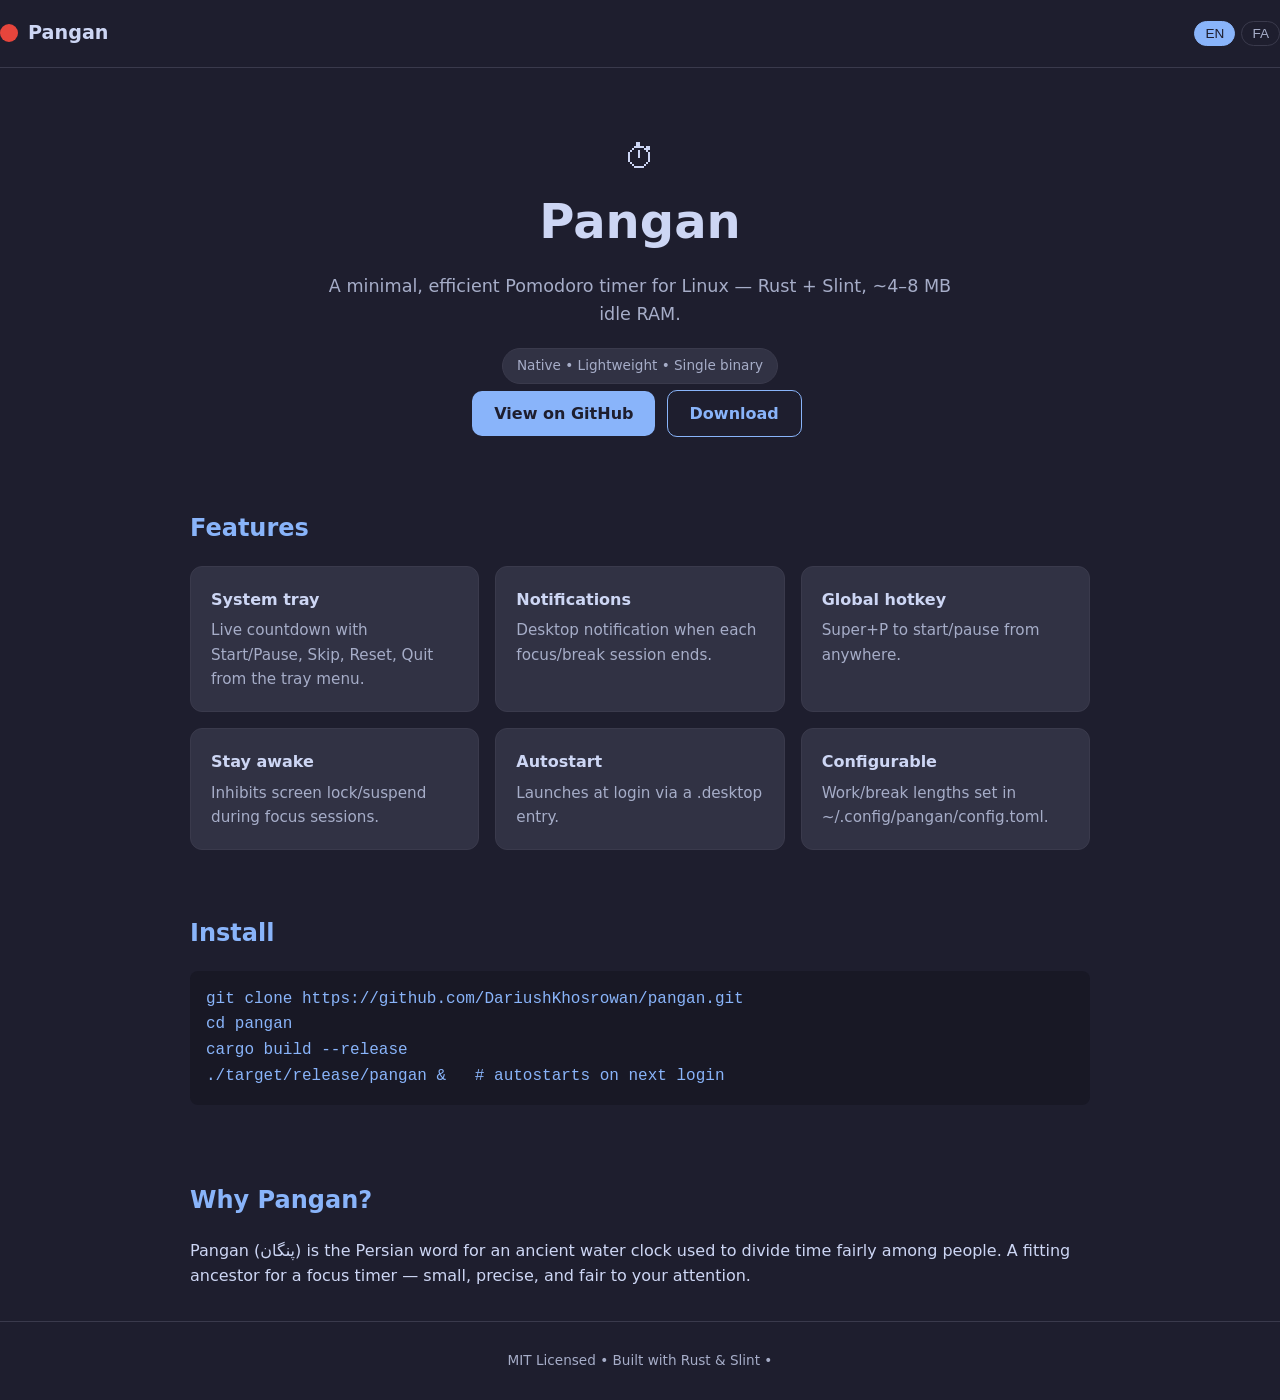
==== docs/site/index.html @ 694f0ce4 "Move root clutter into docs/, and point the site at the real repo The repository root had four files" ====
<!DOCTYPE html>
<html lang="en" data-lang="en">
<head>
<meta charset="UTF-8" />
<meta name="viewport" content="width=device-width, initial-scale=1.0" />
<title>Pangan — a minimal Pomodoro timer</title>
<meta name="description" content="Pangan is a minimal, efficient Pomodoro timer for Linux, Windows, and macOS, built with Rust and Slint." />
<style>
  :root {
    --bg: #1e1e2e;
    --surface: #313244;
    --text: #cdd6f4;
    --muted: #a6adc8;
    --accent: #89b4fa;
    --red: #e6453c;
  }
  * { box-sizing: border-box; margin: 0; padding: 0; }
  body {
    font-family: system-ui, -apple-system, "Segoe UI", Roboto, sans-serif;
    background: var(--bg); color: var(--text); line-height: 1.6;
    display: flex; flex-direction: column; min-height: 100vh;
  }
  .container { width: min(900px, 92vw); margin: 0 auto; }
  header {
    display: flex; align-items: center; justify-content: space-between;
    padding: 18px 0; border-bottom: 1px solid #3a3a4c;
  }
  .brand { display: flex; align-items: center; gap: 10px; font-weight: 700; font-size: 1.2rem; }
  .dot { width: 18px; height: 18px; border-radius: 50%; background: var(--red); display: inline-block; }
  .langs { display: flex; gap: 6px; }
  .langs button {
    background: transparent; color: var(--muted); border: 1px solid #3a3a4c;
    padding: 4px 10px; border-radius: 999px; cursor: pointer; font-size: 0.85rem;
  }
  .langs button.active { background: var(--accent); color: #1e1e2e; border-color: var(--accent); }
  .hero { text-align: center; padding: 64px 0 40px; }
  .hero h1 { font-size: 3rem; margin-bottom: 12px; }
  .hero .water { font-size: 2rem; }
  .hero p.sub { color: var(--muted); max-width: 640px; margin: 0 auto 20px; font-size: 1.1rem; }
  .badge {
    display: inline-block; background: var(--surface); border: 1px solid #3a3a4c;
    padding: 6px 14px; border-radius: 999px; font-size: 0.85rem; color: var(--muted);
  }
  section { padding: 32px 0; }
  section h2 { font-size: 1.5rem; margin-bottom: 18px; color: var(--accent); }
  .grid { display: grid; grid-template-columns: repeat(auto-fit, minmax(240px, 1fr)); gap: 16px; }
  .card {
    background: var(--surface); border: 1px solid #3a3a4c; border-radius: 12px;
    padding: 20px; font-size: 0.95rem;
  }
  .card h3 { margin-bottom: 6px; color: var(--text); font-size: 1rem; }
  .card p { color: var(--muted); }
  code, pre {
    font-family: ui-monospace, "Cascadia Code", Menlo, monospace;
    background: #181825; border-radius: 8px; color: var(--accent);
  }
  code { padding: 2px 6px; }
  pre { padding: 16px; overflow-x: auto; margin: 12px 0; }
  pre code { padding: 0; background: transparent; }
  .btn {
    display: inline-block; background: var(--accent); color: #1e1e2e;
    padding: 10px 22px; border-radius: 10px; text-decoration: none; font-weight: 600;
    margin: 6px 6px 0 0;
  }
  .btn.ghost { background: transparent; border: 1px solid var(--accent); color: var(--accent); }
  footer {
    margin-top: auto; padding: 28px 0; border-top: 1px solid #3a3a4c;
    color: var(--muted); font-size: 0.85rem; text-align: center;
  }
</style>
</head>
<body>

<header>
  <div class="container" style="display:flex;align-items:center;justify-content:space-between;width:100%">
    <div class="brand"><span class="dot"></span> Pangan</div>
    <div class="langs">
      <button class="active" onclick="setLang('en')">EN</button>
      <button onclick="setLang('fa')">FA</button>
    </div>
  </div>
</header>

<main class="container">
  <div class="hero">
    <div class="water" data-i18n="water">&#128336;</div>
    <h1>Pangan</h1>
    <p class="sub" data-i18n="tagline">A minimal, efficient Pomodoro timer for Linux, Windows &amp; macOS — Rust + Slint, ~4–8 MB idle RAM.</p>
    <span class="badge" data-i18n="native">Native • Lightweight • Single binary</span><br />
    <a class="btn" href="https://github.com/DariushKhosrowan/pangan" data-i18n="cta">View on GitHub</a>
    <a class="btn ghost" href="https://github.com/DariushKhosrowan/pangan/releases" data-i18n="cta2">Download</a>
  </div>

  <section>
    <h2 data-i18n="feat_title">Features</h2>
    <div class="grid">
      <div class="card"><h3 data-i18n="f1">System tray</h3><p data-i18n="f1d">Live countdown with Start/Pause, Skip, Reset, Quit from the tray menu.</p></div>
      <div class="card"><h3 data-i18n="f2">Notifications</h3><p data-i18n="f2d">Desktop notification when each focus/break session ends.</p></div>
      <div class="card"><h3 data-i18n="f3">Global hotkey</h3><p data-i18n="f3d">Super+P to start/pause from anywhere.</p></div>
      <div class="card"><h3 data-i18n="f4">Stay awake</h3><p data-i18n="f4d">Inhibits screen lock/suspend during focus sessions.</p></div>
      <div class="card"><h3 data-i18n="f5">Autostart</h3><p data-i18n="f5d">Launches at login via a .desktop entry.</p></div>
      <div class="card"><h3 data-i18n="f6">Configurable</h3><p data-i18n="f6d">Work/break lengths set in ~/.config/pangan/config.toml.</p></div>
    </div>
  </section>

  <section>
    <h2 data-i18n="install_title">Install</h2>
    <pre><code>git clone https://github.com/DariushKhosrowan/pangan.git
cd pangan
cargo build --release
./target/release/pangan &   # autostarts on next login</code></pre>
  </section>

  <section>
    <h2 data-i18n="why_title">Why Pangan?</h2>
    <p data-i18n="why_body">Pangan (پنگان) is the Persian word for an ancient water clock used to divide time fairly among people. A fitting ancestor for a focus timer — small, precise, and fair to your attention.</p>
  </section>
</main>

<footer>
  <div class="container">
    <p data-i18n="footer">MIT Licensed • Built with Rust &amp; Slint • <a href="https://github.com/DariushKhosrowan/pangan" style="color:var(--accent)">GitHub</a></p>
  </div>
</footer>

<script>
const I18N = {
  en: {
    water: "⏱",
    tagline: "A minimal, efficient Pomodoro timer for Linux — Rust + Slint, ~4–8 MB idle RAM.",
    native: "Native • Lightweight • Single binary",
    cta: "View on GitHub",
    cta2: "Download",
    feat_title: "Features",
    f1: "System tray", f1d: "Live countdown with Start/Pause, Skip, Reset, Quit from the tray menu.",
    f2: "Notifications", f2d: "Desktop notification when each focus/break session ends.",
    f3: "Global hotkey", f3d: "Super+P to start/pause from anywhere.",
    f4: "Stay awake", f4d: "Inhibits screen lock/suspend during focus sessions.",
    f5: "Autostart", f5d: "Launches at login via a .desktop entry.",
    f6: "Configurable", f6d: "Work/break lengths set in ~/.config/pangan/config.toml.",
    install_title: "Install", install_cmd: "git clone https://github.com/DariushKhosrowan/pangan.git\ncd pangan\ncargo build --release\n./target/release/pangan &   # autostarts on next login",
    why_title: "Why Pangan?",
    why_body: "Pangan (پنگان) is the Persian word for an ancient water clock used to divide time fairly among people. A fitting ancestor for a focus timer — small, precise, and fair to your attention.",
    footer: "MIT Licensed • Built with Rust &amp; Slint •",
  },
  fa: {
    water: "⏱",
    tagline: "یک تایمر پومودورو سبک و کارآمد برای لینوکس — راست + اسلینت، حدود ۴ تا ۸ مگابایت.",
    native: "بومی • سبک • تک‌باینری",
    cta: "مشاهده در گیت‌هاب",
    cta2: "دانلود",
    feat_title: "امکانات",
    f1: "نوار سیستمی", f1d: "شمارش معکوس زنده به‌همراه شروع/مکث/رد/بازنشانی از منوی نوار.",
    f2: "اعلان", f2d: "اعلان دسکتاپ هنگام پایان هر جلسه کار/استراحت.",
    f3: "کلید میان‌بر سراسری", f3d: "Super+P برای شروع/مکث از هر جایی.",
    f4: "بیدار ماندن", f4d: "جلوگیری از قفل/تعلیق صفحه هنگام جلسه تمرکز.",
    f5: "اجرای خودکار", f5d: "اجرای خودکار هنگام ورود به سیستم با فایل .desktop.",
    f6: "قابل تنظیم", f6d: "مدت کار/استراحت در ~/.config/pangan/config.toml.",
    install_title: "نصب", install_cmd: "git clone https://github.com/DariushKhosrowan/pangan.git\ncd pangan\ncargo build --release\n./target/release/pangan &   # اجرای خودکار در ورود بعدی",
    why_title: "چرا پنگان؟",
    why_body: "پنگان نام ساعت آبی باستانی ایرانیان است که برای تقسیم عادلانه زمان میان مردم استفاده می‌شد. نیای شایسته برای یک تایمر تمرکز — کوچک، دقیق، و منصف نسبت به توجه شما.",
    footer: "تحت مجوز MIT • ساخته‌شده با راست و اسلینت •",
  }
};

document.addEventListener("DOMContentLoaded", () => setLang("en"));

function setLang(lang) {
  document.documentElement.lang = lang;
  document.documentElement.dataset.lang = lang;
  const t = I18N[lang] || I18N.en;
  document.querySelectorAll("[data-i18n]").forEach(el => {
    const key = el.dataset.i18n;
    const val = key === "install_cmd" ? t.install_cmd : (t[key] ?? key);
    if (key === "install_cmd") el.textContent = val;
    else el.innerHTML = val;
  });
  document.querySelectorAll(".langs button").forEach(b => {
    b.classList.toggle("active", b.textContent === lang.toUpperCase());
  });
  // note: the install code block is rendered via its <pre><code> container.
  const pre = document.querySelector("pre code");
  if (pre) pre.textContent = t.install_cmd;
}
</script>

</body>
</html>
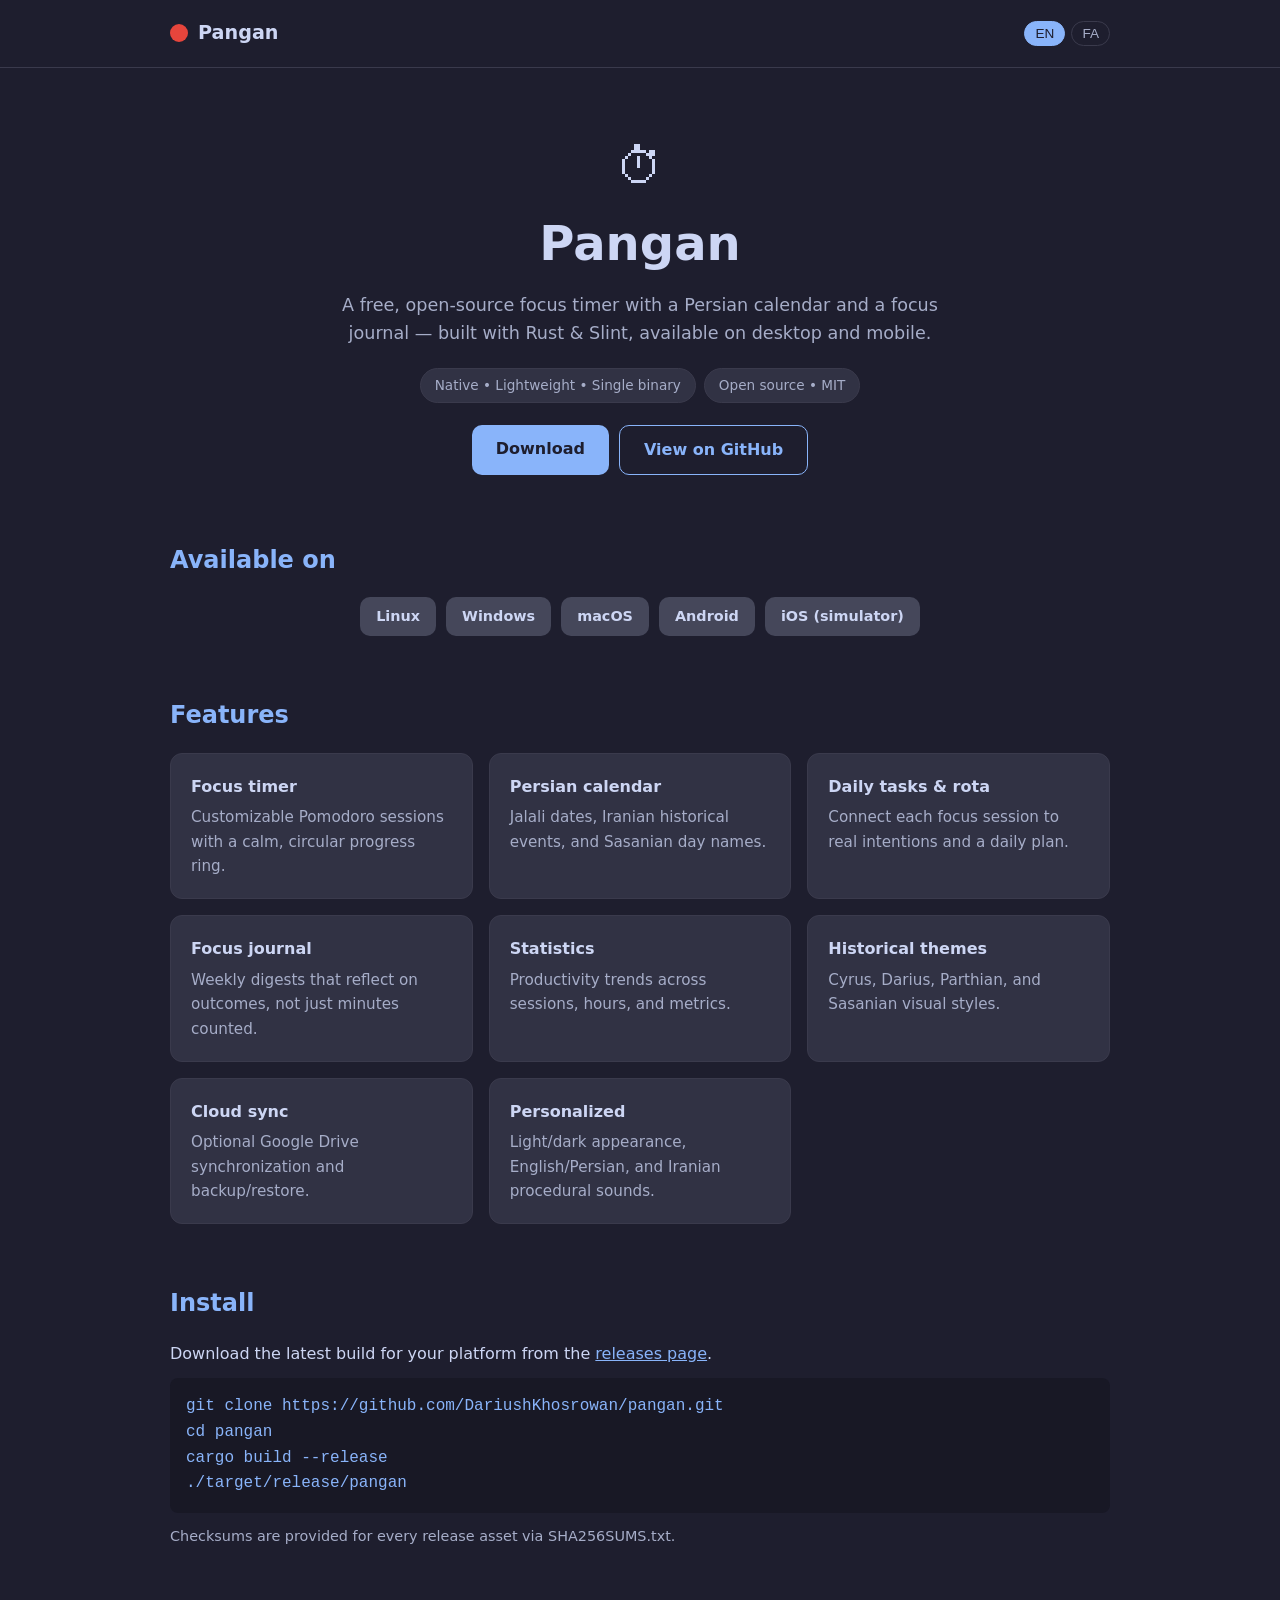
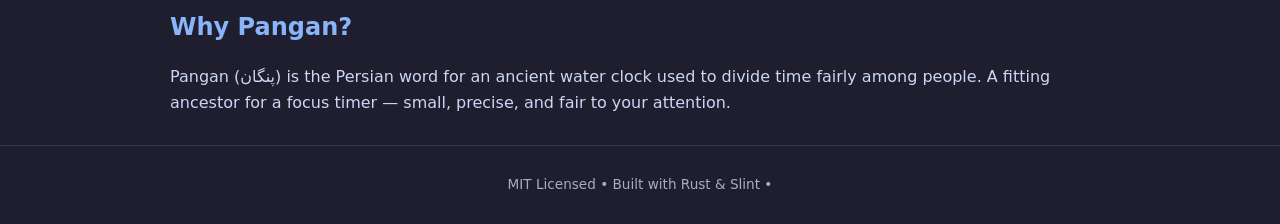
==== commit 0d275c30: "docs(site): publish landing page + GitHub Pages workflow; align README with mobile release" ====
--- a/docs/site/index.html
+++ b/docs/site/index.html
@@ -3,16 +3,21 @@
 <head>
 <meta charset="UTF-8" />
 <meta name="viewport" content="width=device-width, initial-scale=1.0" />
-<title>Pangan — a minimal Pomodoro timer</title>
-<meta name="description" content="Pangan is a minimal, efficient Pomodoro timer for Linux, Windows, and macOS, built with Rust and Slint." />
+<title>Pangan — a focus timer with an Iranian soul</title>
+<meta name="description" content="Pangan is an open-source Pomodoro timer and productivity app built with Rust and Slint — Persian calendar, focus journal, and optional Google Drive sync for Linux, Windows, macOS, and mobile." />
+<meta property="og:title" content="Pangan — a focus timer with an Iranian soul" />
+<meta property="og:description" content="Open-source Pomodoro timer with a Persian calendar, focus journal, and cloud sync. Built with Rust + Slint." />
+<meta property="og:type" content="website" />
 <style>
   :root {
     --bg: #1e1e2e;
     --surface: #313244;
+    --surface2: #45475a;
     --text: #cdd6f4;
     --muted: #a6adc8;
     --accent: #89b4fa;
     --red: #e6453c;
+    --gold: #f5c97b;
   }
   * { box-sizing: border-box; margin: 0; padding: 0; }
   body {
@@ -20,10 +25,14 @@
     background: var(--bg); color: var(--text); line-height: 1.6;
     display: flex; flex-direction: column; min-height: 100vh;
   }
-  .container { width: min(900px, 92vw); margin: 0 auto; }
+  .container { width: min(940px, 92vw); margin: 0 auto; }
   header {
     display: flex; align-items: center; justify-content: space-between;
     padding: 18px 0; border-bottom: 1px solid #3a3a4c;
+  }
+  header .inner {
+    width: min(940px, 92vw); margin: 0 auto;
+    display: flex; align-items: center; justify-content: space-between;
   }
   .brand { display: flex; align-items: center; gap: 10px; font-weight: 700; font-size: 1.2rem; }
   .dot { width: 18px; height: 18px; border-radius: 50%; background: var(--red); display: inline-block; }
@@ -33,15 +42,22 @@
     padding: 4px 10px; border-radius: 999px; cursor: pointer; font-size: 0.85rem;
   }
   .langs button.active { background: var(--accent); color: #1e1e2e; border-color: var(--accent); }
-  .hero { text-align: center; padding: 64px 0 40px; }
-  .hero h1 { font-size: 3rem; margin-bottom: 12px; }
-  .hero .water { font-size: 2rem; }
-  .hero p.sub { color: var(--muted); max-width: 640px; margin: 0 auto 20px; font-size: 1.1rem; }
+  .hero { text-align: center; padding: 60px 0 36px; }
+  .hero .water { font-size: 3rem; }
+  .hero h1 { font-size: 3rem; margin-bottom: 10px; }
+  .hero p.sub { color: var(--muted); max-width: 660px; margin: 0 auto 20px; font-size: 1.1rem; }
+  .badges { display: flex; gap: 8px; justify-content: center; flex-wrap: wrap; margin-bottom: 22px; }
   .badge {
     display: inline-block; background: var(--surface); border: 1px solid #3a3a4c;
     padding: 6px 14px; border-radius: 999px; font-size: 0.85rem; color: var(--muted);
   }
-  section { padding: 32px 0; }
+  .cta { display: flex; gap: 10px; justify-content: center; flex-wrap: wrap; }
+  .btn {
+    display: inline-block; background: var(--accent); color: #1e1e2e;
+    padding: 11px 24px; border-radius: 10px; text-decoration: none; font-weight: 600;
+  }
+  .btn.ghost { background: transparent; border: 1px solid var(--accent); color: var(--accent); }
+  section { padding: 30px 0; }
   section h2 { font-size: 1.5rem; margin-bottom: 18px; color: var(--accent); }
   .grid { display: grid; grid-template-columns: repeat(auto-fit, minmax(240px, 1fr)); gap: 16px; }
   .card {
@@ -50,6 +66,11 @@
   }
   .card h3 { margin-bottom: 6px; color: var(--text); font-size: 1rem; }
   .card p { color: var(--muted); }
+  .platforms { display: flex; gap: 10px; flex-wrap: wrap; justify-content: center; }
+  .platform {
+    background: var(--surface2); border-radius: 10px; padding: 8px 16px;
+    font-size: 0.9rem; color: var(--text); font-weight: 600;
+  }
   code, pre {
     font-family: ui-monospace, "Cascadia Code", Menlo, monospace;
     background: #181825; border-radius: 8px; color: var(--accent);
@@ -57,22 +78,18 @@
   code { padding: 2px 6px; }
   pre { padding: 16px; overflow-x: auto; margin: 12px 0; }
   pre code { padding: 0; background: transparent; }
-  .btn {
-    display: inline-block; background: var(--accent); color: #1e1e2e;
-    padding: 10px 22px; border-radius: 10px; text-decoration: none; font-weight: 600;
-    margin: 6px 6px 0 0;
-  }
-  .btn.ghost { background: transparent; border: 1px solid var(--accent); color: var(--accent); }
+  .note { color: var(--muted); font-size: 0.9rem; margin-top: 10px; }
   footer {
     margin-top: auto; padding: 28px 0; border-top: 1px solid #3a3a4c;
     color: var(--muted); font-size: 0.85rem; text-align: center;
   }
+  footer a { color: var(--accent); text-decoration: none; }
 </style>
 </head>
 <body>
 
 <header>
-  <div class="container" style="display:flex;align-items:center;justify-content:space-between;width:100%">
+  <div class="inner">
     <div class="brand"><span class="dot"></span> Pangan</div>
     <div class="langs">
       <button class="active" onclick="setLang('en')">EN</button>
@@ -85,30 +102,50 @@
   <div class="hero">
     <div class="water" data-i18n="water">&#128336;</div>
     <h1>Pangan</h1>
-    <p class="sub" data-i18n="tagline">A minimal, efficient Pomodoro timer for Linux, Windows &amp; macOS — Rust + Slint, ~4–8 MB idle RAM.</p>
-    <span class="badge" data-i18n="native">Native • Lightweight • Single binary</span><br />
-    <a class="btn" href="https://github.com/DariushKhosrowan/pangan" data-i18n="cta">View on GitHub</a>
-    <a class="btn ghost" href="https://github.com/DariushKhosrowan/pangan/releases" data-i18n="cta2">Download</a>
+    <p class="sub" data-i18n="tagline">A free, open-source focus timer with a Persian calendar and a focus journal — built with Rust &amp; Slint, available on desktop and mobile.</p>
+    <div class="badges">
+      <span class="badge" data-i18n="native">Native • Lightweight • Single binary</span>
+      <span class="badge" data-i18n="oss">Open source • MIT</span>
+    </div>
+    <div class="cta">
+      <a class="btn" href="https://github.com/DariushKhosrowan/pangan/releases/latest" data-i18n="cta2">Download</a>
+      <a class="btn ghost" href="https://github.com/DariushKhosrowan/pangan" data-i18n="cta">View on GitHub</a>
+    </div>
   </div>
+
+  <section>
+    <h2 data-i18n="platform_title">Available on</h2>
+    <div class="platforms">
+      <span class="platform" data-i18n="p1">Linux</span>
+      <span class="platform" data-i18n="p2">Windows</span>
+      <span class="platform" data-i18n="p3">macOS</span>
+      <span class="platform" data-i18n="p4">Android</span>
+      <span class="platform" data-i18n="p5">iOS (simulator)</span>
+    </div>
+  </section>
 
   <section>
     <h2 data-i18n="feat_title">Features</h2>
     <div class="grid">
-      <div class="card"><h3 data-i18n="f1">System tray</h3><p data-i18n="f1d">Live countdown with Start/Pause, Skip, Reset, Quit from the tray menu.</p></div>
-      <div class="card"><h3 data-i18n="f2">Notifications</h3><p data-i18n="f2d">Desktop notification when each focus/break session ends.</p></div>
-      <div class="card"><h3 data-i18n="f3">Global hotkey</h3><p data-i18n="f3d">Super+P to start/pause from anywhere.</p></div>
-      <div class="card"><h3 data-i18n="f4">Stay awake</h3><p data-i18n="f4d">Inhibits screen lock/suspend during focus sessions.</p></div>
-      <div class="card"><h3 data-i18n="f5">Autostart</h3><p data-i18n="f5d">Launches at login via a .desktop entry.</p></div>
-      <div class="card"><h3 data-i18n="f6">Configurable</h3><p data-i18n="f6d">Work/break lengths set in ~/.config/pangan/config.toml.</p></div>
+      <div class="card"><h3 data-i18n="f1">Focus timer</h3><p data-i18n="f1d">Customizable Pomodoro sessions with a calm, circular progress ring.</p></div>
+      <div class="card"><h3 data-i18n="f2">Persian calendar</h3><p data-i18n="f2d">Jalali dates, Iranian historical events, and Sasanian day names.</p></div>
+      <div class="card"><h3 data-i18n="f3">Daily tasks &amp; rota</h3><p data-i18n="f3d">Connect each focus session to real intentions and a daily plan.</p></div>
+      <div class="card"><h3 data-i18n="f4">Focus journal</h3><p data-i18n="f4d">Weekly digests that reflect on outcomes, not just minutes counted.</p></div>
+      <div class="card"><h3 data-i18n="f5">Statistics</h3><p data-i18n="f5d">Productivity trends across sessions, hours, and metrics.</p></div>
+      <div class="card"><h3 data-i18n="f6">Historical themes</h3><p data-i18n="f6d">Cyrus, Darius, Parthian, and Sasanian visual styles.</p></div>
+      <div class="card"><h3 data-i18n="f7">Cloud sync</h3><p data-i18n="f7d">Optional Google Drive synchronization and backup/restore.</p></div>
+      <div class="card"><h3 data-i18n="f8">Personalized</h3><p data-i18n="f8d">Light/dark appearance, English/Persian, and Iranian procedural sounds.</p></div>
     </div>
   </section>
 
   <section>
     <h2 data-i18n="install_title">Install</h2>
+    <p data-i18n="install_lead">Download the latest build for your platform from the <a href="https://github.com/DariushKhosrowan/pangan/releases/latest" style="color:var(--accent)" data-i18n="install_link">releases page</a>, or build from source:</p>
     <pre><code>git clone https://github.com/DariushKhosrowan/pangan.git
 cd pangan
 cargo build --release
-./target/release/pangan &   # autostarts on next login</code></pre>
+./target/release/pangan</code></pre>
+    <p class="note" data-i18n="install_note">Checksums are provided for every release asset via SHA256SUMS.txt.</p>
   </section>
 
   <section>
@@ -119,7 +156,7 @@
 
 <footer>
   <div class="container">
-    <p data-i18n="footer">MIT Licensed • Built with Rust &amp; Slint • <a href="https://github.com/DariushKhosrowan/pangan" style="color:var(--accent)">GitHub</a></p>
+    <p data-i18n="footer">MIT Licensed • Built with Rust &amp; Slint • <a href="https://github.com/DariushKhosrowan/pangan">GitHub</a></p>
   </div>
 </footer>
 
@@ -127,36 +164,52 @@
 const I18N = {
   en: {
     water: "⏱",
-    tagline: "A minimal, efficient Pomodoro timer for Linux — Rust + Slint, ~4–8 MB idle RAM.",
+    tagline: "A free, open-source focus timer with a Persian calendar and a focus journal — built with Rust &amp; Slint, available on desktop and mobile.",
     native: "Native • Lightweight • Single binary",
+    oss: "Open source • MIT",
     cta: "View on GitHub",
     cta2: "Download",
+    platform_title: "Available on",
+    p1: "Linux", p2: "Windows", p3: "macOS", p4: "Android", p5: "iOS (simulator)",
     feat_title: "Features",
-    f1: "System tray", f1d: "Live countdown with Start/Pause, Skip, Reset, Quit from the tray menu.",
-    f2: "Notifications", f2d: "Desktop notification when each focus/break session ends.",
-    f3: "Global hotkey", f3d: "Super+P to start/pause from anywhere.",
-    f4: "Stay awake", f4d: "Inhibits screen lock/suspend during focus sessions.",
-    f5: "Autostart", f5d: "Launches at login via a .desktop entry.",
-    f6: "Configurable", f6d: "Work/break lengths set in ~/.config/pangan/config.toml.",
-    install_title: "Install", install_cmd: "git clone https://github.com/DariushKhosrowan/pangan.git\ncd pangan\ncargo build --release\n./target/release/pangan &   # autostarts on next login",
+    f1: "Focus timer", f1d: "Customizable Pomodoro sessions with a calm, circular progress ring.",
+    f2: "Persian calendar", f2d: "Jalali dates, Iranian historical events, and Sasanian day names.",
+    f3: "Daily tasks & rota", f3d: "Connect each focus session to real intentions and a daily plan.",
+    f4: "Focus journal", f4d: "Weekly digests that reflect on outcomes, not just minutes counted.",
+    f5: "Statistics", f5d: "Productivity trends across sessions, hours, and metrics.",
+    f6: "Historical themes", f6d: "Cyrus, Darius, Parthian, and Sasanian visual styles.",
+    f7: "Cloud sync", f7d: "Optional Google Drive synchronization and backup/restore.",
+    f8: "Personalized", f8d: "Light/dark appearance, English/Persian, and Iranian procedural sounds.",
+    install_title: "Install",
+    install_lead: "Download the latest build for your platform from the ",
+    install_link: "releases page",
+    install_note: "Checksums are provided for every release asset via SHA256SUMS.txt.",
     why_title: "Why Pangan?",
     why_body: "Pangan (پنگان) is the Persian word for an ancient water clock used to divide time fairly among people. A fitting ancestor for a focus timer — small, precise, and fair to your attention.",
     footer: "MIT Licensed • Built with Rust &amp; Slint •",
   },
   fa: {
     water: "⏱",
-    tagline: "یک تایمر پومودورو سبک و کارآمد برای لینوکس — راست + اسلینت، حدود ۴ تا ۸ مگابایت.",
+    tagline: "یک تایمر تمرکز رایگان و متن‌باز با تقویم فارسی و ژورنال تمرکز — ساخته‌شده با راست و اسلینت، در دسترس روی دسکتاپ و موبایل.",
     native: "بومی • سبک • تک‌باینری",
+    oss: "متن‌باز • MIT",
     cta: "مشاهده در گیت‌هاب",
     cta2: "دانلود",
+    platform_title: "در دسترس روی",
+    p1: "لینوکس", p2: "ویندوز", p3: "مک", p4: "اندروید", p5: "iOS (شبیه‌ساز)",
     feat_title: "امکانات",
-    f1: "نوار سیستمی", f1d: "شمارش معکوس زنده به‌همراه شروع/مکث/رد/بازنشانی از منوی نوار.",
-    f2: "اعلان", f2d: "اعلان دسکتاپ هنگام پایان هر جلسه کار/استراحت.",
-    f3: "کلید میان‌بر سراسری", f3d: "Super+P برای شروع/مکث از هر جایی.",
-    f4: "بیدار ماندن", f4d: "جلوگیری از قفل/تعلیق صفحه هنگام جلسه تمرکز.",
-    f5: "اجرای خودکار", f5d: "اجرای خودکار هنگام ورود به سیستم با فایل .desktop.",
-    f6: "قابل تنظیم", f6d: "مدت کار/استراحت در ~/.config/pangan/config.toml.",
-    install_title: "نصب", install_cmd: "git clone https://github.com/DariushKhosrowan/pangan.git\ncd pangan\ncargo build --release\n./target/release/pangan &   # اجرای خودکار در ورود بعدی",
+    f1: "تایمر تمرکز", f1d: "جلسات پومودورو قابل تنظیم با حلقه پیشرفت دایره‌ای آرام.",
+    f2: "تقویم فارسی", f2d: "تاریخ جلالی، رویدادهای تاریخی ایران و نام روزهای ساسانی.",
+    f3: "وظایف روزانه و روتا", f3d: "اتصال هر جلسه تمرکز به نیت‌های واقعی و برنامه روزانه.",
+    f4: "ژورنال تمرکز", f4d: "خلاصه هفتگی که به نتیجه کار می‌اندیشد، نه فقط دقیقه‌های شمارش‌شده.",
+    f5: "آمار", f5d: "روند بهره‌وری در جلسات، ساعت‌ها و معیارها.",
+    f6: "تم‌های تاریخی", f6d: "سبک‌های بصری کوروش، داریوش، اشکانی و ساسانی.",
+    f7: "همگام‌سازی ابری", f7d: "همگام‌سازی اختیاری با گوگل‌درایو و پشتیبان‌گیری/بازیابی.",
+    f8: "شخصی‌سازی", f8d: "ظاهر روشن/تاریک، انگلیسی/فارسی و صداهای رویه‌ای ایرانی.",
+    install_title: "نصب",
+    install_lead: "آخرین نسخه را برای سیستم‌عامل خود از ",
+    install_link: "صفحه انتشارات",
+    install_note: "برای هر فایل انتشار، جمع کنترلی از طریق SHA256SUMS.txt ارائه می‌شود.",
     why_title: "چرا پنگان؟",
     why_body: "پنگان نام ساعت آبی باستانی ایرانیان است که برای تقسیم عادلانه زمان میان مردم استفاده می‌شد. نیای شایسته برای یک تایمر تمرکز — کوچک، دقیق، و منصف نسبت به توجه شما.",
     footer: "تحت مجوز MIT • ساخته‌شده با راست و اسلینت •",
@@ -171,16 +224,20 @@
   const t = I18N[lang] || I18N.en;
   document.querySelectorAll("[data-i18n]").forEach(el => {
     const key = el.dataset.i18n;
-    const val = key === "install_cmd" ? t.install_cmd : (t[key] ?? key);
+    if (!key) return;
+    const val = t[key] ?? key;
     if (key === "install_cmd") el.textContent = val;
     else el.innerHTML = val;
   });
+  const lead = document.querySelector('[data-i18n="install_lead"]');
+  if (lead) {
+    lead.innerHTML = t.install_lead +
+      '<a href="https://github.com/DariushKhosrowan/pangan/releases/latest" style="color:var(--accent)">' +
+      t.install_link + '</a>' + (lang === 'fa' ? ' دانلود کنید.' : '.');
+  }
   document.querySelectorAll(".langs button").forEach(b => {
     b.classList.toggle("active", b.textContent === lang.toUpperCase());
   });
-  // note: the install code block is rendered via its <pre><code> container.
-  const pre = document.querySelector("pre code");
-  if (pre) pre.textContent = t.install_cmd;
 }
 </script>
 
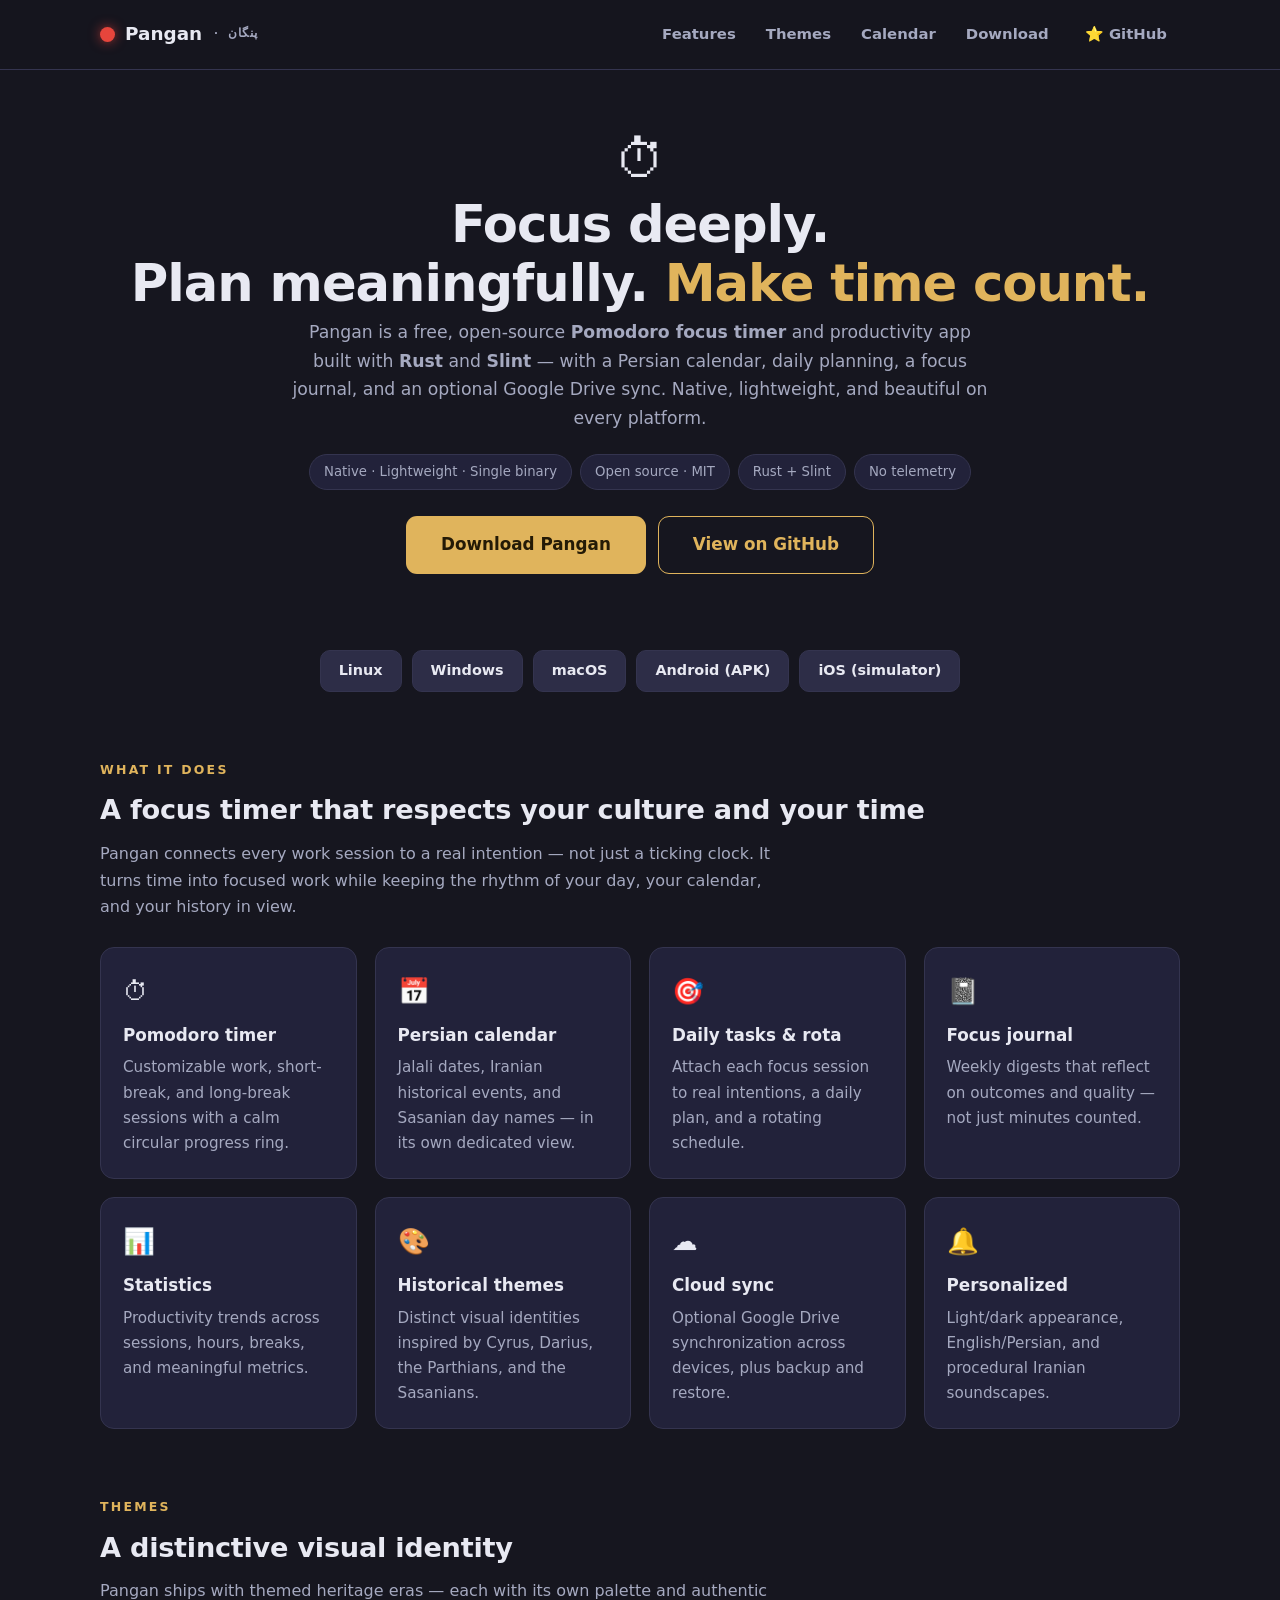
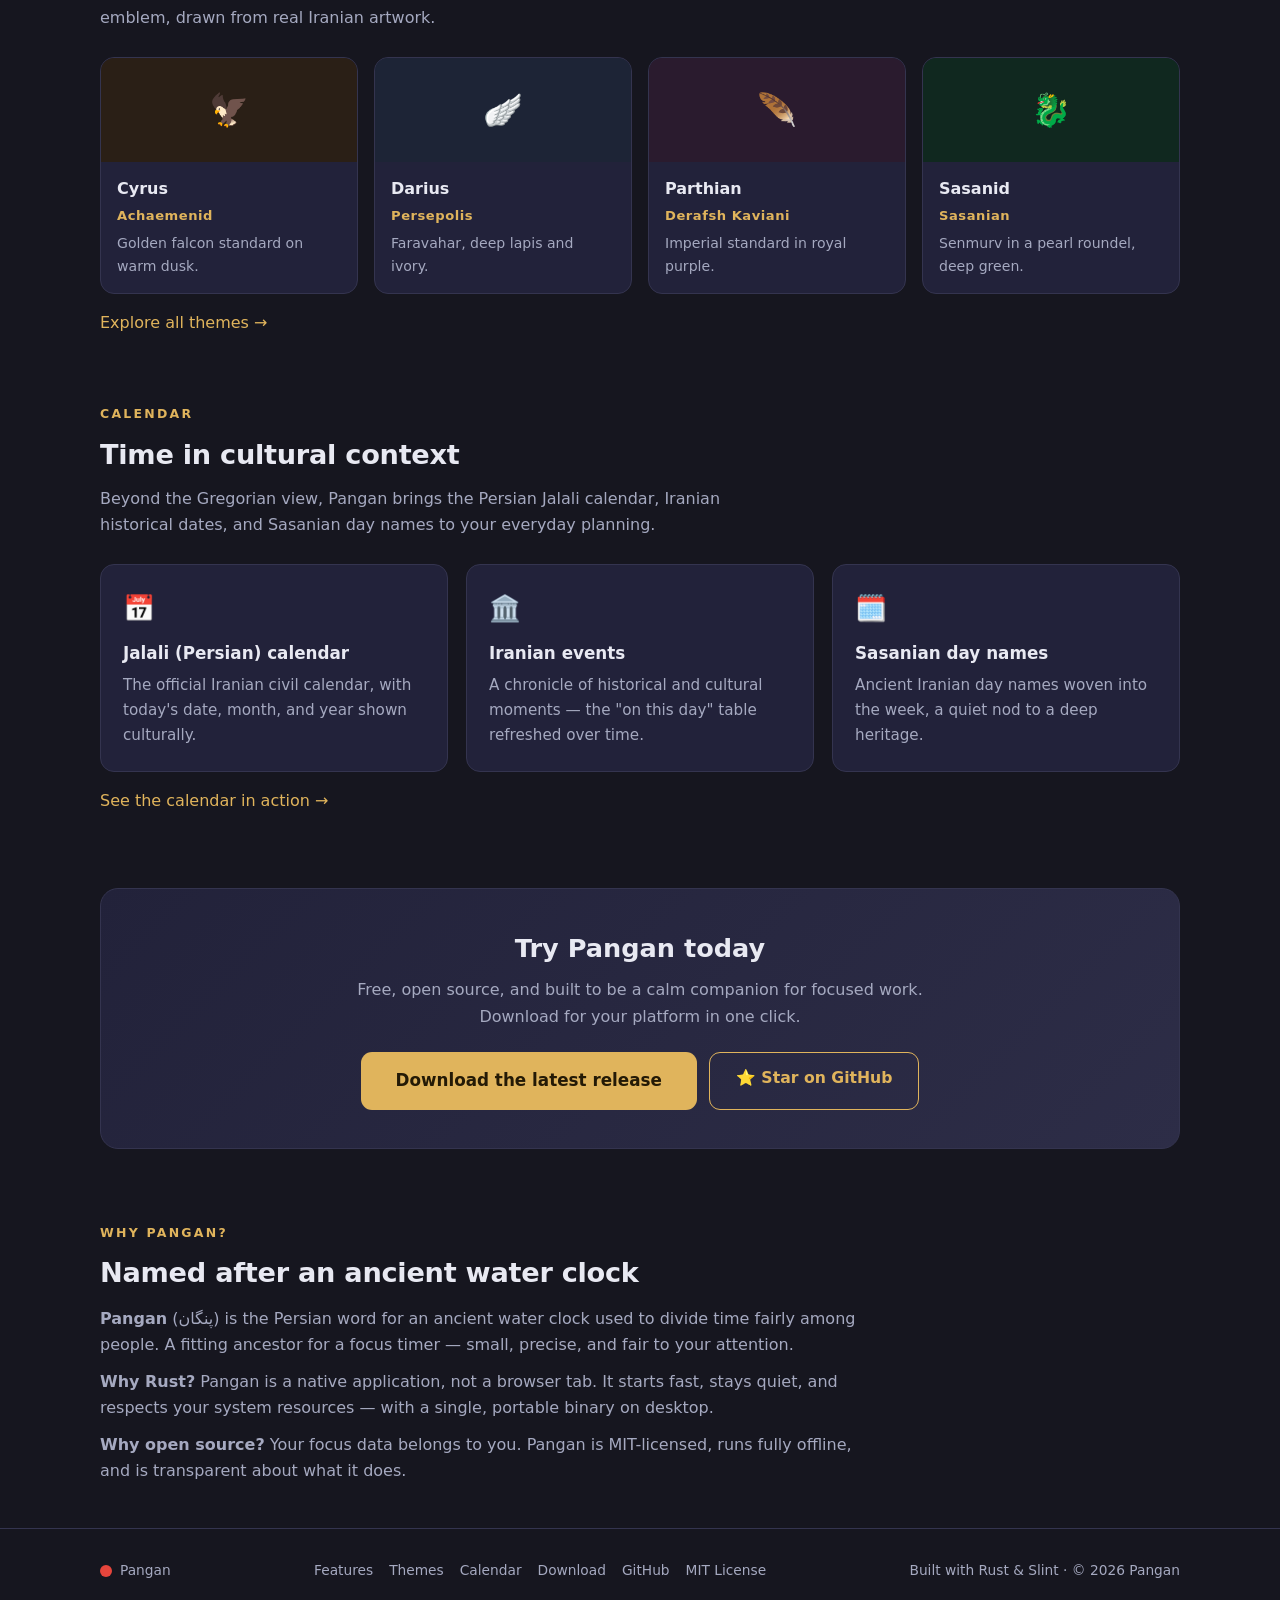
==== commit 3e249f33: "feat: three calendars, four new themes, and a full SEO site - Calendar reckoning switch (Jalali/Greg" ====
--- a/docs/site/index.html
+++ b/docs/site/index.html
@@ -1,245 +1,161 @@
 <!DOCTYPE html>
-<html lang="en" data-lang="en">
+<html lang="en">
 <head>
 <meta charset="UTF-8" />
 <meta name="viewport" content="width=device-width, initial-scale=1.0" />
-<title>Pangan — a focus timer with an Iranian soul</title>
-<meta name="description" content="Pangan is an open-source Pomodoro timer and productivity app built with Rust and Slint — Persian calendar, focus journal, and optional Google Drive sync for Linux, Windows, macOS, and mobile." />
-<meta property="og:title" content="Pangan — a focus timer with an Iranian soul" />
-<meta property="og:description" content="Open-source Pomodoro timer with a Persian calendar, focus journal, and cloud sync. Built with Rust + Slint." />
+<title>Pangan — Open-Source Pomodoro Focus Timer with a Persian Calendar</title>
+<meta name="description" content="Pangan is a free, open-source Pomodoro timer and productivity app built with Rust &amp; Slint. Persian Jalali calendar, Iranian historical themes, focus journal, statistics, and optional Google Drive sync for Linux, Windows, macOS, Android, and iOS." />
+<meta name="keywords" content="pomodoro timer, focus timer, pomodoro app, productivity app, persian calendar, jalali calendar, open source, rust, slint, focus journal, Iranian themes, time management, google drive sync, Linux, Windows, macOS, Android" />
+<meta name="author" content="Dariush Khosrowan" />
+<link rel="canonical" href="https://dariushkhosrowan.github.io/pangan/" />
+<meta name="robots" content="index, follow" />
 <meta property="og:type" content="website" />
-<style>
-  :root {
-    --bg: #1e1e2e;
-    --surface: #313244;
-    --surface2: #45475a;
-    --text: #cdd6f4;
-    --muted: #a6adc8;
-    --accent: #89b4fa;
-    --red: #e6453c;
-    --gold: #f5c97b;
-  }
-  * { box-sizing: border-box; margin: 0; padding: 0; }
-  body {
-    font-family: system-ui, -apple-system, "Segoe UI", Roboto, sans-serif;
-    background: var(--bg); color: var(--text); line-height: 1.6;
-    display: flex; flex-direction: column; min-height: 100vh;
-  }
-  .container { width: min(940px, 92vw); margin: 0 auto; }
-  header {
-    display: flex; align-items: center; justify-content: space-between;
-    padding: 18px 0; border-bottom: 1px solid #3a3a4c;
-  }
-  header .inner {
-    width: min(940px, 92vw); margin: 0 auto;
-    display: flex; align-items: center; justify-content: space-between;
-  }
-  .brand { display: flex; align-items: center; gap: 10px; font-weight: 700; font-size: 1.2rem; }
-  .dot { width: 18px; height: 18px; border-radius: 50%; background: var(--red); display: inline-block; }
-  .langs { display: flex; gap: 6px; }
-  .langs button {
-    background: transparent; color: var(--muted); border: 1px solid #3a3a4c;
-    padding: 4px 10px; border-radius: 999px; cursor: pointer; font-size: 0.85rem;
-  }
-  .langs button.active { background: var(--accent); color: #1e1e2e; border-color: var(--accent); }
-  .hero { text-align: center; padding: 60px 0 36px; }
-  .hero .water { font-size: 3rem; }
-  .hero h1 { font-size: 3rem; margin-bottom: 10px; }
-  .hero p.sub { color: var(--muted); max-width: 660px; margin: 0 auto 20px; font-size: 1.1rem; }
-  .badges { display: flex; gap: 8px; justify-content: center; flex-wrap: wrap; margin-bottom: 22px; }
-  .badge {
-    display: inline-block; background: var(--surface); border: 1px solid #3a3a4c;
-    padding: 6px 14px; border-radius: 999px; font-size: 0.85rem; color: var(--muted);
-  }
-  .cta { display: flex; gap: 10px; justify-content: center; flex-wrap: wrap; }
-  .btn {
-    display: inline-block; background: var(--accent); color: #1e1e2e;
-    padding: 11px 24px; border-radius: 10px; text-decoration: none; font-weight: 600;
-  }
-  .btn.ghost { background: transparent; border: 1px solid var(--accent); color: var(--accent); }
-  section { padding: 30px 0; }
-  section h2 { font-size: 1.5rem; margin-bottom: 18px; color: var(--accent); }
-  .grid { display: grid; grid-template-columns: repeat(auto-fit, minmax(240px, 1fr)); gap: 16px; }
-  .card {
-    background: var(--surface); border: 1px solid #3a3a4c; border-radius: 12px;
-    padding: 20px; font-size: 0.95rem;
-  }
-  .card h3 { margin-bottom: 6px; color: var(--text); font-size: 1rem; }
-  .card p { color: var(--muted); }
-  .platforms { display: flex; gap: 10px; flex-wrap: wrap; justify-content: center; }
-  .platform {
-    background: var(--surface2); border-radius: 10px; padding: 8px 16px;
-    font-size: 0.9rem; color: var(--text); font-weight: 600;
-  }
-  code, pre {
-    font-family: ui-monospace, "Cascadia Code", Menlo, monospace;
-    background: #181825; border-radius: 8px; color: var(--accent);
-  }
-  code { padding: 2px 6px; }
-  pre { padding: 16px; overflow-x: auto; margin: 12px 0; }
-  pre code { padding: 0; background: transparent; }
-  .note { color: var(--muted); font-size: 0.9rem; margin-top: 10px; }
-  footer {
-    margin-top: auto; padding: 28px 0; border-top: 1px solid #3a3a4c;
-    color: var(--muted); font-size: 0.85rem; text-align: center;
-  }
-  footer a { color: var(--accent); text-decoration: none; }
-</style>
+<meta property="og:site_name" content="Pangan" />
+<meta property="og:title" content="Pangan — Open-Source Pomodoro Focus Timer with a Persian Calendar" />
+<meta property="og:description" content="A free, open-source Pomodoro timer and productivity app built with Rust &amp; Slint. Persian Jalali calendar, Iranian historical themes, focus journal, and cloud sync. Linux, Windows, macOS, Android, iOS." />
+<meta property="og:url" content="https://dariushkhosrowan.github.io/pangan/" />
+<meta property="og:image" content="https://dariushkhosrowan.github.io/pangan/assets/og.png" />
+<meta name="twitter:card" content="summary_large_image" />
+<meta name="twitter:title" content="Pangan — Open-Source Pomodoro Focus Timer with a Persian Calendar" />
+<meta name="twitter:description" content="Rust + Slint focus timer with a Persian Jalali calendar, Iranian historical themes, focus journal, and cloud sync." />
+<meta name="twitter:image" content="https://dariushkhosrowan.github.io/pangan/assets/og.png" />
+<link rel="stylesheet" href="style.css" />
+<script type="application/ld+json">
+{
+  "@context": "https://schema.org",
+  "@type": "SoftwareApplication",
+  "name": "Pangan",
+  "alternateName": "پنگان",
+  "applicationCategory": "ProductivityApplication",
+  "operatingSystem": "Linux, Windows, macOS, Android, iOS",
+  "url": "https://dariushkhosrowan.github.io/pangan/",
+  "sameAs": "https://github.com/DariushKhosrowan/pangan",
+  "description": "Free, open-source Pomodoro focus timer and productivity app built with Rust and Slint. Includes a Persian Jalali calendar, Iranian historical themes, a focus journal, statistics, and optional Google Drive sync.",
+  "offers": { "@type": "Offer", "price": "0", "priceCurrency": "USD" },
+  "license": "https://github.com/DariushKhosrowan/pangan/blob/main/LICENSE"
+}
+</script>
 </head>
 <body>
 
-<header>
-  <div class="inner">
-    <div class="brand"><span class="dot"></span> Pangan</div>
-    <div class="langs">
-      <button class="active" onclick="setLang('en')">EN</button>
-      <button onclick="setLang('fa')">FA</button>
-    </div>
+<header class="site-header">
+  <div class="container inner">
+    <a class="brand" href="index.html"><span class="dot"></span> Pangan <small>· پنگان</small></a>
+    <nav class="nav" aria-label="Primary">
+      <a href="features.html">Features</a>
+      <a href="themes.html">Themes</a>
+      <a href="calendar.html">Calendar</a>
+      <a href="download.html">Download</a>
+      <a class="gh" href="https://github.com/DariushKhosrowan/pangan">⭐ GitHub</a>
+    </nav>
   </div>
 </header>
 
 <main class="container">
+
   <div class="hero">
-    <div class="water" data-i18n="water">&#128336;</div>
-    <h1>Pangan</h1>
-    <p class="sub" data-i18n="tagline">A free, open-source focus timer with a Persian calendar and a focus journal — built with Rust &amp; Slint, available on desktop and mobile.</p>
+    <div class="water">⏱</div>
+    <h1>Focus deeply.<br />Plan meaningfully. <span class="farsi">Make time count.</span></h1>
+    <p class="sub">Pangan is a free, open-source <b>Pomodoro focus timer</b> and productivity app built with <b>Rust</b> and <b>Slint</b> — with a Persian calendar, daily planning, a focus journal, and an optional Google Drive sync. Native, lightweight, and beautiful on every platform.</p>
     <div class="badges">
-      <span class="badge" data-i18n="native">Native • Lightweight • Single binary</span>
-      <span class="badge" data-i18n="oss">Open source • MIT</span>
+      <span class="badge">Native · Lightweight · Single binary</span>
+      <span class="badge">Open source · MIT</span>
+      <span class="badge">Rust + Slint</span>
+      <span class="badge">No telemetry</span>
     </div>
     <div class="cta">
-      <a class="btn" href="https://github.com/DariushKhosrowan/pangan/releases/latest" data-i18n="cta2">Download</a>
-      <a class="btn ghost" href="https://github.com/DariushKhosrowan/pangan" data-i18n="cta">View on GitHub</a>
+      <a class="btn big" href="download.html">Download Pangan</a>
+      <a class="btn ghost big" href="https://github.com/DariushKhosrowan/pangan">View on GitHub</a>
     </div>
   </div>
 
   <section>
-    <h2 data-i18n="platform_title">Available on</h2>
     <div class="platforms">
-      <span class="platform" data-i18n="p1">Linux</span>
-      <span class="platform" data-i18n="p2">Windows</span>
-      <span class="platform" data-i18n="p3">macOS</span>
-      <span class="platform" data-i18n="p4">Android</span>
-      <span class="platform" data-i18n="p5">iOS (simulator)</span>
+      <span class="platform">Linux</span>
+      <span class="platform">Windows</span>
+      <span class="platform">macOS</span>
+      <span class="platform">Android (APK)</span>
+      <span class="platform">iOS (simulator)</span>
     </div>
   </section>
 
   <section>
-    <h2 data-i18n="feat_title">Features</h2>
+    <div class="eyebrow">What it does</div>
+    <h2 class="section-title">A focus timer that respects your culture and your time</h2>
+    <p class="section-sub">Pangan connects every work session to a real intention — not just a ticking clock. It turns time into focused work while keeping the rhythm of your day, your calendar, and your history in view.</p>
     <div class="grid">
-      <div class="card"><h3 data-i18n="f1">Focus timer</h3><p data-i18n="f1d">Customizable Pomodoro sessions with a calm, circular progress ring.</p></div>
-      <div class="card"><h3 data-i18n="f2">Persian calendar</h3><p data-i18n="f2d">Jalali dates, Iranian historical events, and Sasanian day names.</p></div>
-      <div class="card"><h3 data-i18n="f3">Daily tasks &amp; rota</h3><p data-i18n="f3d">Connect each focus session to real intentions and a daily plan.</p></div>
-      <div class="card"><h3 data-i18n="f4">Focus journal</h3><p data-i18n="f4d">Weekly digests that reflect on outcomes, not just minutes counted.</p></div>
-      <div class="card"><h3 data-i18n="f5">Statistics</h3><p data-i18n="f5d">Productivity trends across sessions, hours, and metrics.</p></div>
-      <div class="card"><h3 data-i18n="f6">Historical themes</h3><p data-i18n="f6d">Cyrus, Darius, Parthian, and Sasanian visual styles.</p></div>
-      <div class="card"><h3 data-i18n="f7">Cloud sync</h3><p data-i18n="f7d">Optional Google Drive synchronization and backup/restore.</p></div>
-      <div class="card"><h3 data-i18n="f8">Personalized</h3><p data-i18n="f8d">Light/dark appearance, English/Persian, and Iranian procedural sounds.</p></div>
+      <div class="card"><span class="ico">⏱</span><h3>Pomodoro timer</h3><p>Customizable work, short-break, and long-break sessions with a calm circular progress ring.</p></div>
+      <div class="card"><span class="ico">📅</span><h3>Persian calendar</h3><p>Jalali dates, Iranian historical events, and Sasanian day names — in its own dedicated view.</p></div>
+      <div class="card"><span class="ico">🎯</span><h3>Daily tasks &amp; rota</h3><p>Attach each focus session to real intentions, a daily plan, and a rotating schedule.</p></div>
+      <div class="card"><span class="ico">📓</span><h3>Focus journal</h3><p>Weekly digests that reflect on outcomes and quality — not just minutes counted.</p></div>
+      <div class="card"><span class="ico">📊</span><h3>Statistics</h3><p>Productivity trends across sessions, hours, breaks, and meaningful metrics.</p></div>
+      <div class="card"><span class="ico">🎨</span><h3>Historical themes</h3><p>Distinct visual identities inspired by Cyrus, Darius, the Parthians, and the Sasanians.</p></div>
+      <div class="card"><span class="ico">☁️</span><h3>Cloud sync</h3><p>Optional Google Drive synchronization across devices, plus backup and restore.</p></div>
+      <div class="card"><span class="ico">🔔</span><h3>Personalized</h3><p>Light/dark appearance, English/Persian, and procedural Iranian soundscapes.</p></div>
     </div>
   </section>
 
   <section>
-    <h2 data-i18n="install_title">Install</h2>
-    <p data-i18n="install_lead">Download the latest build for your platform from the <a href="https://github.com/DariushKhosrowan/pangan/releases/latest" style="color:var(--accent)" data-i18n="install_link">releases page</a>, or build from source:</p>
-    <pre><code>git clone https://github.com/DariushKhosrowan/pangan.git
-cd pangan
-cargo build --release
-./target/release/pangan</code></pre>
-    <p class="note" data-i18n="install_note">Checksums are provided for every release asset via SHA256SUMS.txt.</p>
+    <div class="eyebrow">Themes</div>
+    <h2 class="section-title">A distinctive visual identity</h2>
+    <p class="section-sub">Pangan ships with themed heritage eras — each with its own palette and authentic emblem, drawn from real Iranian artwork.</p>
+    <div class="swatches">
+      <div class="swatch"><div class="preview" style="background:#2a1f16;color:#e0b45c">🦅</div><div class="body"><h4>Cyrus</h4><div class="era">Achaemenid</div><p>Golden falcon standard on warm dusk.</p></div></div>
+      <div class="swatch"><div class="preview" style="background:#1d2436;color:#b7c9e8">🪽</div><div class="body"><h4>Darius</h4><div class="era">Persepolis</div><p>Faravahar, deep lapis and ivory.</p></div></div>
+      <div class="swatch"><div class="preview" style="background:#2a1b2e;color:#d8a7d6">🪶</div><div class="body"><h4>Parthian</h4><div class="era">Derafsh Kaviani</div><p>Imperial standard in royal purple.</p></div></div>
+      <div class="swatch"><div class="preview" style="background:#10281f;color:#9ed8b4">🐉</div><div class="body"><h4>Sasanid</h4><div class="era">Sasanian</div><p>Senmurv in a pearl roundel, deep green.</p></div></div>
+    </div>
+    <p style="margin-top:16px"><a href="themes.html">Explore all themes →</a></p>
   </section>
 
   <section>
-    <h2 data-i18n="why_title">Why Pangan?</h2>
-    <p data-i18n="why_body">Pangan (پنگان) is the Persian word for an ancient water clock used to divide time fairly among people. A fitting ancestor for a focus timer — small, precise, and fair to your attention.</p>
+    <div class="eyebrow">Calendar</div>
+    <h2 class="section-title">Time in cultural context</h2>
+    <p class="section-sub">Beyond the Gregorian view, Pangan brings the Persian Jalali calendar, Iranian historical dates, and Sasanian day names to your everyday planning.</p>
+    <div class="grid">
+      <div class="card"><span class="ico">📅</span><h3>Jalali (Persian) calendar</h3><p>The official Iranian civil calendar, with today's date, month, and year shown culturally.</p></div>
+      <div class="card"><span class="ico">🏛️</span><h3>Iranian events</h3><p>A chronicle of historical and cultural moments — the "on this day" table refreshed over time.</p></div>
+      <div class="card"><span class="ico">🗓️</span><h3>Sasanian day names</h3><p>Ancient Iranian day names woven into the week, a quiet nod to a deep heritage.</p></div>
+    </div>
+    <p style="margin-top:16px"><a href="calendar.html">See the calendar in action →</a></p>
   </section>
+
+  <div class="cta-band">
+    <h2>Try Pangan today</h2>
+    <p>Free, open source, and built to be a calm companion for focused work. Download for your platform in one click.</p>
+    <div class="cta">
+      <a class="btn big" href="download.html">Download the latest release</a>
+      <a class="btn ghost" href="https://github.com/DariushKhosrowan/pangan">⭐ Star on GitHub</a>
+    </div>
+  </div>
+
+  <section>
+    <div class="eyebrow">Why Pangan?</div>
+    <h2 class="section-title">Named after an ancient water clock</h2>
+    <div class="prose">
+      <p><b>Pangan</b> (پنگان) is the Persian word for an ancient water clock used to divide time fairly among people. A fitting ancestor for a focus timer — small, precise, and fair to your attention.</p>
+      <p><b>Why Rust?</b> Pangan is a native application, not a browser tab. It starts fast, stays quiet, and respects your system resources — with a single, portable binary on desktop.</p>
+      <p><b>Why open source?</b> Your focus data belongs to you. Pangan is MIT-licensed, runs fully offline, and is transparent about what it does.</p>
+    </div>
+  </section>
+
 </main>
 
-<footer>
-  <div class="container">
-    <p data-i18n="footer">MIT Licensed • Built with Rust &amp; Slint • <a href="https://github.com/DariushKhosrowan/pangan">GitHub</a></p>
+<footer class="site-footer">
+  <div class="container inner">
+    <div class="foot-brand"><span class="dot" style="width:12px;height:12px;border-radius:50%;background:var(--red);display:inline-block"></span> Pangan</div>
+    <div class="foot-links">
+      <a href="features.html">Features</a>
+      <a href="themes.html">Themes</a>
+      <a href="calendar.html">Calendar</a>
+      <a href="download.html">Download</a>
+      <a href="https://github.com/DariushKhosrowan/pangan">GitHub</a>
+      <a href="https://github.com/DariushKhosrowan/pangan/blob/main/LICENSE">MIT License</a>
+    </div>
+    <div>Built with Rust &amp; Slint · © <span id="yr"></span> Pangan</div>
   </div>
 </footer>
 
-<script>
-const I18N = {
-  en: {
-    water: "⏱",
-    tagline: "A free, open-source focus timer with a Persian calendar and a focus journal — built with Rust &amp; Slint, available on desktop and mobile.",
-    native: "Native • Lightweight • Single binary",
-    oss: "Open source • MIT",
-    cta: "View on GitHub",
-    cta2: "Download",
-    platform_title: "Available on",
-    p1: "Linux", p2: "Windows", p3: "macOS", p4: "Android", p5: "iOS (simulator)",
-    feat_title: "Features",
-    f1: "Focus timer", f1d: "Customizable Pomodoro sessions with a calm, circular progress ring.",
-    f2: "Persian calendar", f2d: "Jalali dates, Iranian historical events, and Sasanian day names.",
-    f3: "Daily tasks & rota", f3d: "Connect each focus session to real intentions and a daily plan.",
-    f4: "Focus journal", f4d: "Weekly digests that reflect on outcomes, not just minutes counted.",
-    f5: "Statistics", f5d: "Productivity trends across sessions, hours, and metrics.",
-    f6: "Historical themes", f6d: "Cyrus, Darius, Parthian, and Sasanian visual styles.",
-    f7: "Cloud sync", f7d: "Optional Google Drive synchronization and backup/restore.",
-    f8: "Personalized", f8d: "Light/dark appearance, English/Persian, and Iranian procedural sounds.",
-    install_title: "Install",
-    install_lead: "Download the latest build for your platform from the ",
-    install_link: "releases page",
-    install_note: "Checksums are provided for every release asset via SHA256SUMS.txt.",
-    why_title: "Why Pangan?",
-    why_body: "Pangan (پنگان) is the Persian word for an ancient water clock used to divide time fairly among people. A fitting ancestor for a focus timer — small, precise, and fair to your attention.",
-    footer: "MIT Licensed • Built with Rust &amp; Slint •",
-  },
-  fa: {
-    water: "⏱",
-    tagline: "یک تایمر تمرکز رایگان و متن‌باز با تقویم فارسی و ژورنال تمرکز — ساخته‌شده با راست و اسلینت، در دسترس روی دسکتاپ و موبایل.",
-    native: "بومی • سبک • تک‌باینری",
-    oss: "متن‌باز • MIT",
-    cta: "مشاهده در گیت‌هاب",
-    cta2: "دانلود",
-    platform_title: "در دسترس روی",
-    p1: "لینوکس", p2: "ویندوز", p3: "مک", p4: "اندروید", p5: "iOS (شبیه‌ساز)",
-    feat_title: "امکانات",
-    f1: "تایمر تمرکز", f1d: "جلسات پومودورو قابل تنظیم با حلقه پیشرفت دایره‌ای آرام.",
-    f2: "تقویم فارسی", f2d: "تاریخ جلالی، رویدادهای تاریخی ایران و نام روزهای ساسانی.",
-    f3: "وظایف روزانه و روتا", f3d: "اتصال هر جلسه تمرکز به نیت‌های واقعی و برنامه روزانه.",
-    f4: "ژورنال تمرکز", f4d: "خلاصه هفتگی که به نتیجه کار می‌اندیشد، نه فقط دقیقه‌های شمارش‌شده.",
-    f5: "آمار", f5d: "روند بهره‌وری در جلسات، ساعت‌ها و معیارها.",
-    f6: "تم‌های تاریخی", f6d: "سبک‌های بصری کوروش، داریوش، اشکانی و ساسانی.",
-    f7: "همگام‌سازی ابری", f7d: "همگام‌سازی اختیاری با گوگل‌درایو و پشتیبان‌گیری/بازیابی.",
-    f8: "شخصی‌سازی", f8d: "ظاهر روشن/تاریک، انگلیسی/فارسی و صداهای رویه‌ای ایرانی.",
-    install_title: "نصب",
-    install_lead: "آخرین نسخه را برای سیستم‌عامل خود از ",
-    install_link: "صفحه انتشارات",
-    install_note: "برای هر فایل انتشار، جمع کنترلی از طریق SHA256SUMS.txt ارائه می‌شود.",
-    why_title: "چرا پنگان؟",
-    why_body: "پنگان نام ساعت آبی باستانی ایرانیان است که برای تقسیم عادلانه زمان میان مردم استفاده می‌شد. نیای شایسته برای یک تایمر تمرکز — کوچک، دقیق، و منصف نسبت به توجه شما.",
-    footer: "تحت مجوز MIT • ساخته‌شده با راست و اسلینت •",
-  }
-};
-
-document.addEventListener("DOMContentLoaded", () => setLang("en"));
-
-function setLang(lang) {
-  document.documentElement.lang = lang;
-  document.documentElement.dataset.lang = lang;
-  const t = I18N[lang] || I18N.en;
-  document.querySelectorAll("[data-i18n]").forEach(el => {
-    const key = el.dataset.i18n;
-    if (!key) return;
-    const val = t[key] ?? key;
-    if (key === "install_cmd") el.textContent = val;
-    else el.innerHTML = val;
-  });
-  const lead = document.querySelector('[data-i18n="install_lead"]');
-  if (lead) {
-    lead.innerHTML = t.install_lead +
-      '<a href="https://github.com/DariushKhosrowan/pangan/releases/latest" style="color:var(--accent)">' +
-      t.install_link + '</a>' + (lang === 'fa' ? ' دانلود کنید.' : '.');
-  }
-  document.querySelectorAll(".langs button").forEach(b => {
-    b.classList.toggle("active", b.textContent === lang.toUpperCase());
-  });
-}
-</script>
-
+<script>document.getElementById("yr").textContent = new Date().getFullYear();</script>
 </body>
 </html>
--- a/docs/site/style.css
+++ b/docs/site/style.css
@@ -0,0 +1,140 @@
+:root{
+  --bg:#16161f;
+  --bg2:#1b1b27;
+  --surface:#22223a;
+  --surface2:#2d2d47;
+  --line:#34344f;
+  --text:#e8e9f2;
+  --muted:#a5a9c0;
+  --gold:#e0b45c;
+  --gold2:#f5c97b;
+  --red:#e6453c;
+  --accent:#8fb3ff;
+  --ok:#7fd08a;
+  --radius:14px;
+}
+*{box-sizing:border-box;margin:0;padding:0}
+html{scroll-behavior:smooth}
+body{
+  font-family:system-ui,-apple-system,"Segoe UI",Roboto,"Helvetica Neue",sans-serif;
+  background:var(--bg);color:var(--text);line-height:1.65;
+  display:flex;flex-direction:column;min-height:100vh;
+  -webkit-font-smoothing:antialiased;
+}
+.container{width:min(1080px,92vw);margin:0 auto}
+a{color:var(--gold);text-decoration:none}
+a:hover{text-decoration:underline}
+
+/* ---------- Header / nav ---------- */
+.site-header{
+  position:sticky;top:0;z-index:50;
+  background:rgba(22,22,31,.86);backdrop-filter:blur(10px);
+  border-bottom:1px solid var(--line);
+}
+.site-header .inner{
+  display:flex;align-items:center;gap:22px;
+  padding:14px 0;flex-wrap:wrap;
+}
+.brand{display:flex;align-items:center;gap:10px;font-weight:800;font-size:1.15rem;color:var(--text)}
+.brand:hover{text-decoration:none}
+.brand .dot{width:15px;height:15px;border-radius:50%;background:var(--red);box-shadow:0 0 12px rgba(230,69,60,.7)}
+.brand small{color:var(--muted);font-weight:600;font-family:ui-monospace,Menlo,monospace;font-size:.78rem;letter-spacing:.04em}
+.nav{display:flex;gap:4px;flex-wrap:wrap;margin-left:auto;align-items:center}
+.nav a{
+  color:var(--muted);font-weight:600;font-size:.93rem;
+  padding:8px 13px;border-radius:9px;
+}
+.nav a:hover{color:var(--text);background:var(--surface);text-decoration:none}
+.nav a.active{color:var(--gold);background:var(--surface)}
+.nav .gh{display:inline-flex;align-items:center;gap:7px;margin-left:6px}
+
+/* ---------- Hero ---------- */
+.hero{text-align:center;padding:64px 0 42px}
+.hero .water{font-size:3.2rem;line-height:1}
+.hero h1{font-size:3.2rem;line-height:1.15;margin:10px 0 6px;letter-spacing:-.02em}
+.hero h1 .farsi{color:var(--gold);font-weight:700}
+.hero .sub{color:var(--muted);max-width:700px;margin:0 auto 22px;font-size:1.08rem}
+.badges{display:flex;gap:8px;justify-content:center;flex-wrap:wrap;margin-bottom:26px}
+.badge{background:var(--surface);border:1px solid var(--line);padding:6px 14px;border-radius:999px;font-size:.83rem;color:var(--muted)}
+.cta{display:flex;gap:12px;justify-content:center;flex-wrap:wrap}
+
+/* ---------- Buttons ---------- */
+.btn{display:inline-block;background:var(--gold);color:#241a06;padding:12px 26px;border-radius:11px;font-weight:700;font-size:.98rem;border:1px solid transparent;cursor:pointer;transition:transform .12s ease,box-shadow .12s ease}
+.btn:hover{text-decoration:none;transform:translateY(-1px);box-shadow:0 8px 22px rgba(224,180,92,.25)}
+.btn.ghost{background:transparent;border:1px solid var(--gold);color:var(--gold)}
+.btn.ghost:hover{box-shadow:none;background:rgba(224,180,92,.08)}
+.btn.dark{background:var(--surface2);border-color:var(--line);color:var(--text);box-shadow:none}
+.btn.dark:hover{box-shadow:none;background:#3a3a5a}
+.btn.big{padding:14px 34px;font-size:1.05rem}
+
+/* ---------- Sections ---------- */
+section{padding:34px 0}
+.section-title{font-size:1.7rem;margin-bottom:8px;letter-spacing:-.01em}
+.section-sub{color:var(--muted);max-width:680px;margin-bottom:26px}
+.eyebrow{font-size:.78rem;letter-spacing:.18em;text-transform:uppercase;color:var(--gold);font-weight:700;margin-bottom:8px}
+
+.grid{display:grid;grid-template-columns:repeat(auto-fit,minmax(240px,1fr));gap:18px}
+.card{background:var(--surface);border:1px solid var(--line);border-radius:var(--radius);padding:22px;transition:border-color .15s ease}
+.card:hover{border-color:var(--gold)}
+.card h3{margin-bottom:6px;font-size:1.05rem}
+.card p{color:var(--muted);font-size:.95rem}
+.card .ico{font-size:1.6rem;margin-bottom:10px;display:block}
+
+/* ---------- Platforms ---------- */
+.platforms{display:flex;gap:10px;flex-wrap:wrap;justify-content:center}
+.platform{background:var(--surface2);border:1px solid var(--line);border-radius:10px;padding:8px 18px;font-size:.9rem;font-weight:600}
+
+/* ---------- Screenshot / media ---------- */
+.shot{background:var(--surface);border:1px solid var(--line);border-radius:var(--radius);overflow:hidden;margin-top:14px}
+.shot img{width:100%;display:block}
+.shot figcaption{padding:12px 16px;color:var(--muted);font-size:.88rem;border-top:1px solid var(--line)}
+
+/* ---------- Swatches (themes / calendars) ---------- */
+.swatches{display:grid;grid-template-columns:repeat(auto-fit,minmax(210px,1fr));gap:16px}
+.swatch{background:var(--surface);border:1px solid var(--line);border-radius:var(--radius);overflow:hidden}
+.swatch .preview{height:104px;display:flex;align-items:center;justify-content:center;font-size:2rem}
+.swatch .body{padding:14px 16px}
+.swatch h4{font-size:1rem;margin-bottom:2px}
+.swatch .era{color:var(--gold);font-size:.82rem;font-weight:700;letter-spacing:.04em}
+.swatch p{color:var(--muted);font-size:.88rem;margin-top:6px}
+.swatch .tokens{display:flex;gap:6px;margin-top:10px}
+.swatch .tokens i{width:18px;height:18px;border-radius:50%;border:1px solid rgba(255,255,255,.18)}
+
+/* ---------- CTA band ---------- */
+.cta-band{background:linear-gradient(135deg,var(--surface),var(--surface2));border:1px solid var(--line);border-radius:18px;padding:38px 28px;text-align:center;margin:40px 0}
+.cta-band h2{font-size:1.6rem;margin-bottom:8px}
+.cta-band p{color:var(--muted);max-width:600px;margin:0 auto 22px}
+
+/* ---------- Lists ---------- */
+ul.ticks{list-style:none}
+ul.ticks li{padding:7px 0 7px 30px;position:relative;color:var(--muted)}
+ul.ticks li::before{content:"✓";position:absolute;left:0;color:var(--ok);font-weight:800}
+ul.ticks li b{color:var(--text)}
+
+/* ---------- Leads / prose ---------- */
+.prose p{margin:10px 0;color:var(--muted);max-width:760px}
+.prose strong{color:var(--text)}
+.prose h3{color:var(--gold);margin:24px 0 6px;font-size:1.15rem}
+
+/* ---------- Code ---------- */
+code,pre{font-family:ui-monospace,"Cascadia Code",Menlo,Consolas,monospace}
+code{background:#10101a;border:1px solid var(--line);border-radius:6px;padding:1px 6px;color:var(--gold)}
+pre{background:#10101a;border:1px solid var(--line);border-radius:10px;padding:16px;overflow-x:auto;margin:14px 0}
+pre code{background:transparent;border:0;padding:0;color:var(--accent)}
+
+/* ---------- Footer ---------- */
+.site-footer{margin-top:auto;padding:30px 0;border-top:1px solid var(--line);color:var(--muted);font-size:.86rem}
+.site-footer .inner{display:flex;gap:14px;flex-wrap:wrap;align-items:center;justify-content:space-between}
+.foot-links{display:flex;gap:16px;flex-wrap:wrap}
+.foot-links a{color:var(--muted)}
+.foot-links a:hover{color:var(--text)}
+.foot-brand{display:flex;gap:8px;align-items:center}
+
+/* ---------- Responsive ---------- */
+@media (max-width:640px){
+  .hero h1{font-size:2.3rem}
+  .hero .water{font-size:2.6rem}
+  .site-header .inner{gap:12px}
+  .nav{margin-left:0;width:100%;justify-content:flex-start}
+  .nav a{padding:7px 10px;font-size:.86rem}
+}
